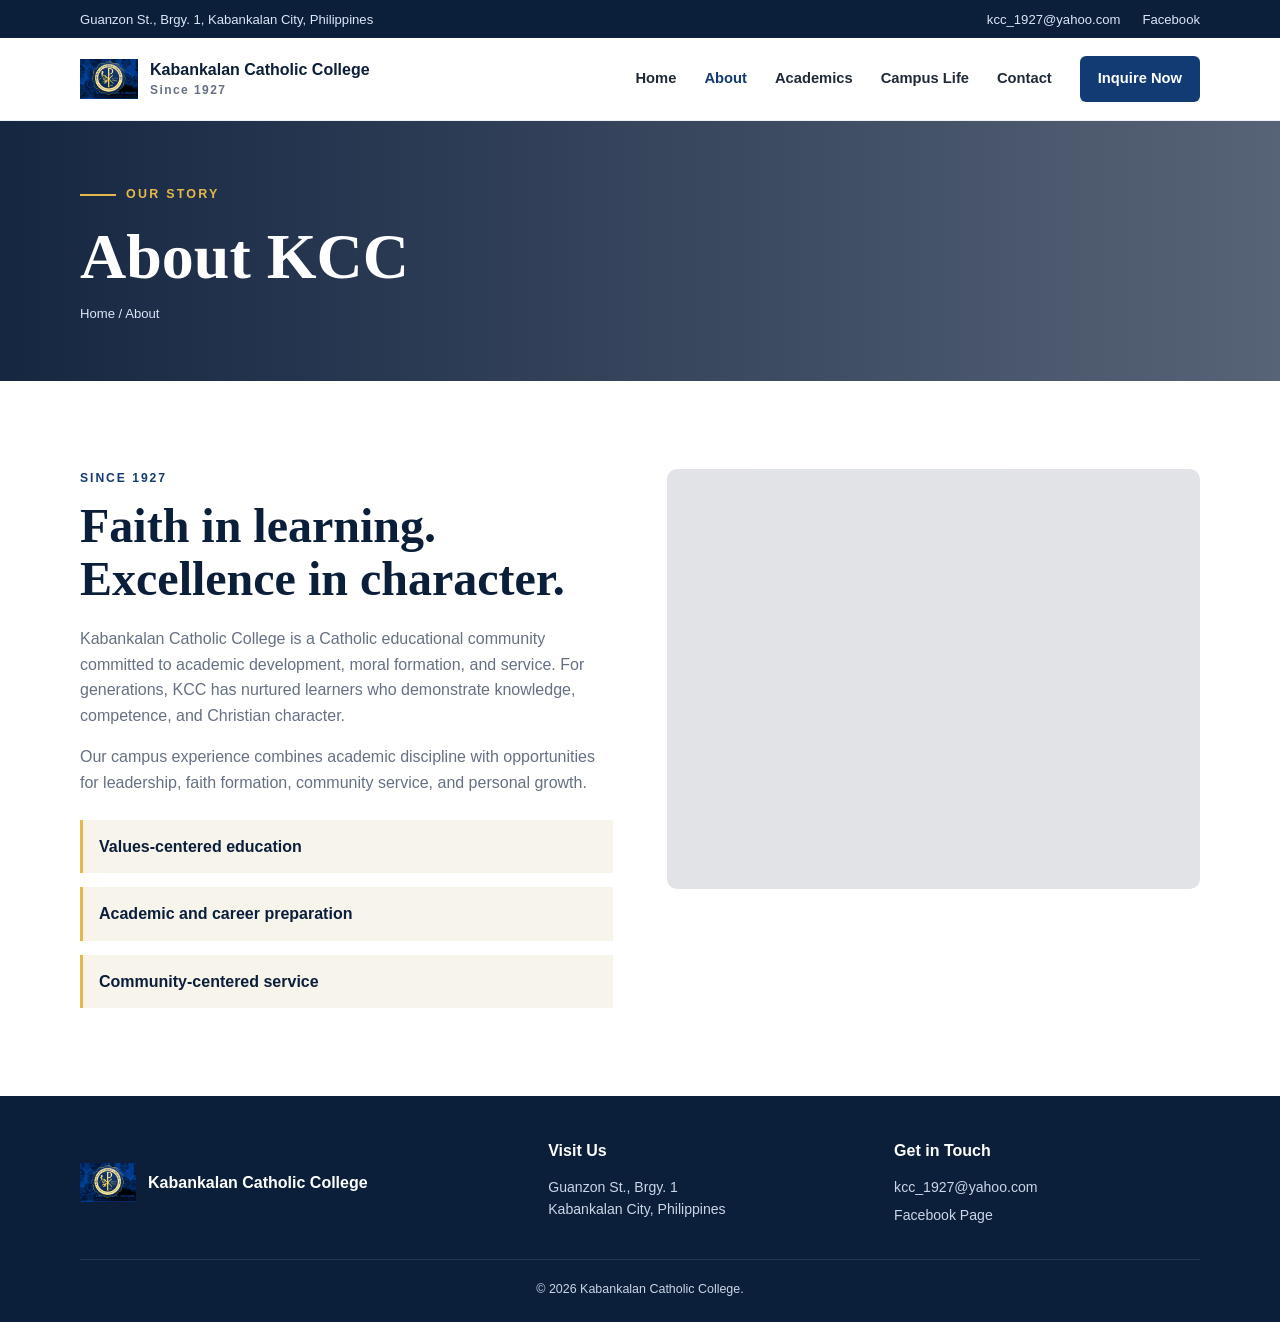
==== about.html @ 66a66829 "adding logo" ====
<!DOCTYPE html>
<html lang="en">
<head>
  <meta charset="UTF-8">
  <meta name="viewport" content="width=device-width, initial-scale=1.0">
  <title>About | Kabankalan Catholic College</title>
  <link rel="stylesheet" href="assets/style.css">
</head>
<body>
  <div class="topbar"><div class="container"><span>Guanzon St., Brgy. 1, Kabankalan City, Philippines</span><div class="topbar-links"><a href="mailto:kcc_1927@yahoo.com">kcc_1927@yahoo.com</a><a href="https://www.facebook.com/share/1AAuuP4sMT/" target="_blank" rel="noopener">Facebook</a></div></div></div>
  <header class="navbar"><div class="container nav-inner"><a class="brand" href="index.html"><img src="assets/kcc-logo.png" alt="KCC seal"><div>Kabankalan Catholic College<span>Since 1927</span></div></a><button class="menu-btn" type="button" aria-label="Toggle navigation" aria-expanded="false">&#9776;</button><nav class="nav-links"><a href="index.html">Home</a><a class="active" href="about.html">About</a><a href="courses.html">Academics</a><a href="events.html">Campus Life</a><a href="contact.html">Contact</a><a class="apply-btn" href="contact.html">Inquire Now</a></nav></div></header>
  <main>
    <section class="page-hero"><div class="container"><div class="eyebrow">Our Story</div><h1>About KCC</h1><div class="breadcrumb">Home / About</div></div></section>
    <section class="content-section"><div class="container content-grid">
      <div><div class="section-kicker">Since 1927</div><h2>Faith in learning. Excellence in character.</h2><p>Kabankalan Catholic College is a Catholic educational community committed to academic development, moral formation, and service. For generations, KCC has nurtured learners who demonstrate knowledge, competence, and Christian character.</p><p>Our campus experience combines academic discipline with opportunities for leadership, faith formation, community service, and personal growth.</p><ul class="feature-list"><li>Values-centered education</li><li>Academic and career preparation</li><li>Community-centered service</li></ul></div>
      <div class="image-panel" role="img" aria-label="Students learning together on campus"></div>
    </div></section>
  </main>
  <footer class="footer"><div class="container"><div class="footer-grid"><div class="footer-brand"><img src="assets/kcc-logo.png" alt=""><span>Kabankalan Catholic College</span></div><div><h4>Visit Us</h4><p>Guanzon St., Brgy. 1<br>Kabankalan City, Philippines</p></div><div><h4>Get in Touch</h4><div class="footer-links"><a href="mailto:kcc_1927@yahoo.com">kcc_1927@yahoo.com</a><a href="https://www.facebook.com/share/1AAuuP4sMT/" target="_blank" rel="noopener">Facebook Page</a></div></div></div><div class="copyright">&copy; 2026 Kabankalan Catholic College.</div></div></footer>
  <script>const m=document.querySelector(".menu-btn"),n=document.querySelector(".nav-links");m.addEventListener("click",()=>{const o=n.classList.toggle("open");m.setAttribute("aria-expanded",String(o))});</script>
</body>
</html>
---- assets/style.css ----
:root {
  --navy: #0b1e3a;
  --blue: #123b73;
  --gold: #e5b84b;
  --cream: #f7f4ec;
  --white: #ffffff;
  --text: #1f2a37;
  --muted: #667085;
}

* {
  box-sizing: border-box;
  margin: 0;
  padding: 0;
}

html {
  scroll-behavior: smooth;
}

body {
  font-family: "Segoe UI", Arial, sans-serif;
  color: var(--text);
  background: var(--white);
  line-height: 1.6;
}

a {
  color: inherit;
  text-decoration: none;
}

.container {
  width: min(1120px, calc(100% - 40px));
  margin: 0 auto;
}

.topbar {
  background: var(--navy);
  color: #dce7f7;
  font-size: 0.82rem;
}

.topbar .container {
  display: flex;
  justify-content: space-between;
  align-items: center;
  min-height: 38px;
}

.topbar-links {
  display: flex;
  gap: 22px;
}

.navbar {
  position: sticky;
  top: 0;
  z-index: 20;
  background: rgba(255, 255, 255, 0.96);
  border-bottom: 1px solid #edf0f4;
  backdrop-filter: blur(12px);
}

.nav-inner {
  display: flex;
  align-items: center;
  justify-content: space-between;
  min-height: 82px;
}

.brand {
  display: flex;
  align-items: center;
  gap: 12px;
  color: var(--navy);
  font-weight: 800;
  line-height: 1.05;
}

.brand img {
  width: 58px;
  height: 58px;
  object-fit: contain;
}

.brand span {
  display: block;
  font-size: 0.75rem;
  letter-spacing: 0.12em;
  color: var(--muted);
  margin-top: 5px;
  font-weight: 700;
}

.nav-links {
  display: flex;
  align-items: center;
  gap: 28px;
  font-size: 0.92rem;
  font-weight: 700;
}

.nav-links a {
  transition: color 0.2s ease;
}

.nav-links a:hover,
.nav-links a.active {
  color: var(--blue);
}

.nav-links .apply-btn {
  padding: 11px 18px;
  border-radius: 6px;
  color: var(--white);
  background: var(--blue);
}

.menu-btn {
  display: none;
  border: 0;
  background: transparent;
  color: var(--navy);
  font-size: 1.7rem;
  cursor: pointer;
}

.hero {
  min-height: 620px;
  display: flex;
  align-items: center;
  position: relative;
  overflow: hidden;
  color: var(--white);
  background:
    linear-gradient(90deg, rgba(7, 25, 54, 0.94) 0%, rgba(7, 25, 54, 0.78) 50%, rgba(7, 25, 54, 0.32) 100%),
    url("https://images.unsplash.com/photo-1523050854058-8df90110c9f1?auto=format&fit=crop&w=1800&q=85") center/cover;
}

.hero::after {
  content: "";
  position: absolute;
  right: 7%;
  bottom: -80px;
  width: 240px;
  height: 240px;
  border: 1px solid rgba(229, 184, 75, 0.5);
  border-radius: 50%;
  box-shadow: 0 0 0 38px rgba(229, 184, 75, 0.08), 0 0 0 76px rgba(229, 184, 75, 0.04);
}

.hero-content {
  position: relative;
  z-index: 2;
  max-width: 680px;
  padding: 80px 0;
}

.eyebrow {
  display: inline-flex;
  align-items: center;
  gap: 10px;
  margin-bottom: 18px;
  color: var(--gold);
  font-size: 0.78rem;
  font-weight: 800;
  letter-spacing: 0.18em;
  text-transform: uppercase;
}

.eyebrow::before {
  content: "";
  width: 36px;
  height: 2px;
  background: var(--gold);
}

.hero h1 {
  max-width: 650px;
  font-family: Georgia, "Times New Roman", serif;
  font-size: clamp(3rem, 6vw, 5.4rem);
  line-height: 0.98;
  letter-spacing: -0.04em;
  margin-bottom: 24px;
}

.hero p {
  max-width: 570px;
  color: #dfe7f3;
  font-size: 1.08rem;
  margin-bottom: 32px;
}

.hero-actions {
  display: flex;
  gap: 14px;
  flex-wrap: wrap;
}

.button {
  display: inline-flex;
  align-items: center;
  justify-content: center;
  min-height: 48px;
  padding: 0 22px;
  border: 1px solid transparent;
  border-radius: 5px;
  font-weight: 800;
  transition: transform 0.2s ease, background 0.2s ease;
}

.button:hover {
  transform: translateY(-2px);
}

.button-gold {
  color: var(--navy);
  background: var(--gold);
}

.button-outline {
  color: var(--white);
  border-color: rgba(255, 255, 255, 0.55);
}

.stats {
  background: var(--white);
  border-bottom: 1px solid #edf0f4;
}

.stats-grid {
  display: grid;
  grid-template-columns: repeat(4, 1fr);
  min-height: 130px;
}

.stat {
  display: flex;
  flex-direction: column;
  justify-content: center;
  align-items: center;
  border-right: 1px solid #edf0f4;
  text-align: center;
}

.stat:first-child {
  border-left: 1px solid #edf0f4;
}

.stat strong {
  color: var(--blue);
  font-family: Georgia, serif;
  font-size: 2.15rem;
  line-height: 1;
}

.stat span {
  color: var(--muted);
  font-size: 0.78rem;
  letter-spacing: 0.08em;
  text-transform: uppercase;
  margin-top: 8px;
}

.welcome {
  padding: 100px 0;
  background: var(--cream);
}

.welcome-grid {
  display: grid;
  grid-template-columns: 0.9fr 1.1fr;
  gap: 70px;
  align-items: center;
}

.welcome-logo {
  display: grid;
  place-items: center;
  min-height: 410px;
  border-radius: 12px;
  background:
    radial-gradient(circle, rgba(229, 184, 75, 0.16), transparent 58%),
    var(--navy);
}

.welcome-logo img {
  width: 280px;
  max-width: 75%;
  filter: drop-shadow(0 18px 24px rgba(0, 0, 0, 0.25));
}

.section-kicker {
  color: var(--blue);
  font-size: 0.76rem;
  font-weight: 800;
  letter-spacing: 0.16em;
  text-transform: uppercase;
  margin-bottom: 12px;
}

.welcome h2,
.programs h2,
.cta h2 {
  color: var(--navy);
  font-family: Georgia, "Times New Roman", serif;
  font-size: clamp(2.2rem, 4vw, 3.5rem);
  line-height: 1.08;
  margin-bottom: 22px;
}

.welcome-copy {
  color: var(--muted);
  margin-bottom: 26px;
}

.button-blue {
  color: var(--white);
  background: var(--blue);
}

.programs {
  padding: 95px 0;
}

.program-heading {
  max-width: 650px;
  margin-bottom: 42px;
}

.program-grid {
  display: grid;
  grid-template-columns: repeat(3, 1fr);
  gap: 22px;
}

.program-card {
  min-height: 300px;
  padding: 34px;
  border: 1px solid #e7ebf1;
  border-radius: 8px;
  background: var(--white);
  transition: border 0.2s ease, transform 0.2s ease, box-shadow 0.2s ease;
}

.program-card:hover {
  transform: translateY(-6px);
  border-color: #c9d3e2;
  box-shadow: 0 18px 40px rgba(11, 30, 58, 0.09);
}

.card-number {
  color: var(--gold);
  font-family: Georgia, serif;
  font-size: 2.2rem;
  font-weight: 800;
}

.program-card h3 {
  color: var(--navy);
  font-size: 1.25rem;
  margin: 28px 0 10px;
}

.program-card p {
  color: var(--muted);
  font-size: 0.94rem;
}

.cta {
  color: var(--white);
  background: var(--blue);
}

.cta-inner {
  display: flex;
  align-items: center;
  justify-content: space-between;
  gap: 30px;
  min-height: 220px;
}

.cta h2 {
  color: var(--white);
  margin: 0;
  max-width: 650px;
}

.footer {
  color: #cbd6e6;
  background: var(--navy);
  padding: 42px 0 22px;
}

.footer-grid {
  display: grid;
  grid-template-columns: 1.4fr 1fr 1fr;
  gap: 40px;
  padding-bottom: 32px;
}

.footer-brand {
  display: flex;
  align-items: center;
  gap: 12px;
  color: var(--white);
  font-weight: 800;
}

.footer-brand img {
  width: 56px;
  height: 56px;
  object-fit: contain;
}

.footer h4 {
  color: var(--white);
  margin-bottom: 12px;
}

.footer p,
.footer a {
  font-size: 0.88rem;
}

.footer-links {
  display: flex;
  flex-direction: column;
  gap: 6px;
}

.copyright {
  border-top: 1px solid rgba(255, 255, 255, 0.1);
  padding-top: 20px;
  text-align: center;
  font-size: 0.78rem;
}

@media (max-width: 820px) {
  .topbar {
    display: none;
  }

  .nav-inner {
    min-height: 72px;
  }

  .brand img {
    width: 48px;
    height: 48px;
  }

  .menu-btn {
    display: block;
  }

  .nav-links {
    display: none;
    position: absolute;
    left: 0;
    right: 0;
    top: 72px;
    flex-direction: column;
    align-items: stretch;
    gap: 0;
    padding: 12px 20px 20px;
    background: var(--white);
    border-bottom: 1px solid #edf0f4;
  }

  .nav-links.open {
    display: flex;
  }

  .nav-links a {
    padding: 12px 0;
  }

  .nav-links .apply-btn {
    margin-top: 8px;
    text-align: center;
  }

  .hero {
    min-height: 560px;
  }

  .hero h1 {
    font-size: clamp(2.8rem, 13vw, 4.2rem);
  }

  .stats-grid,
  .welcome-grid,
  .program-grid,
  .footer-grid {
    grid-template-columns: 1fr;
  }

  .stats-grid {
    padding: 15px 0;
  }

  .stat {
    min-height: 105px;
    border-right: 0;
    border-bottom: 1px solid #edf0f4;
  }

  .stat:first-child {
    border-left: 0;
  }

  .welcome-grid {
    gap: 38px;
  }

  .welcome-logo {
    min-height: 330px;
  }

  .cta-inner {
    flex-direction: column;
    align-items: flex-start;
    justify-content: center;
    padding: 50px 0;
  }
}

@media (max-width: 480px) {
  .container {
    width: min(100% - 28px, 1120px);
  }

  .brand {
    font-size: 0.92rem;
  }

  .hero-content {
    padding: 65px 0;
  }

  .hero-actions {
    flex-direction: column;
  }

  .button {
    width: 100%;
  }

  .welcome,
  .programs {
    padding: 68px 0;
  }
}

.page-hero {
  min-height: 260px;
  display: flex;
  align-items: center;
  color: var(--white);
  background:
    linear-gradient(90deg, rgba(7, 25, 54, 0.94), rgba(7, 25, 54, 0.68)),
    url("https://images.unsplash.com/photo-1562774053-701939374585?auto=format&fit=crop&w=1600&q=80") center 42%/cover;
}

.page-hero h1 {
  font-family: Georgia, "Times New Roman", serif;
  font-size: clamp(2.5rem, 5vw, 4.2rem);
  line-height: 1.05;
}

.breadcrumb {
  color: #dce7f7;
  font-size: 0.82rem;
  margin-top: 12px;
}

.content-section {
  padding: 88px 0;
}

.content-grid {
  display: grid;
  grid-template-columns: 1fr 1fr;
  gap: 54px;
  align-items: start;
}

.content-grid h2,
.simple-card h2 {
  color: var(--navy);
  font-family: Georgia, serif;
  font-size: clamp(2rem, 4vw, 3rem);
  line-height: 1.1;
  margin-bottom: 20px;
}

.content-grid p,
.simple-card p {
  color: var(--muted);
  margin-bottom: 16px;
}

.feature-list {
  list-style: none;
  display: grid;
  gap: 14px;
  margin-top: 24px;
}

.feature-list li {
  padding: 14px 16px;
  border-left: 3px solid var(--gold);
  background: var(--cream);
  color: var(--navy);
  font-weight: 700;
}

.image-panel {
  min-height: 420px;
  border-radius: 10px;
  background:
    linear-gradient(rgba(11, 30, 58, 0.12), rgba(11, 30, 58, 0.12)),
    url("https://images.unsplash.com/photo-1523240795612-9a054b0db644?auto=format&fit=crop&w=1000&q=85") center/cover;
}

.three-grid,
.course-grid,
.event-grid,
.trainer-grid,
.price-grid {
  display: grid;
  grid-template-columns: repeat(3, 1fr);
  gap: 22px;
}

.simple-card,
.course-card,
.event-card,
.trainer-card,
.price-card {
  border: 1px solid #e7ebf1;
  border-radius: 8px;
  background: var(--white);
  overflow: hidden;
}

.simple-card {
  padding: 30px;
}

.simple-card h3,
.course-card h3,
.event-card h3,
.trainer-card h3,
.price-card h3 {
  color: var(--navy);
  margin-bottom: 10px;
}

.course-card,
.event-card,
.trainer-card,
.price-card {
  padding: 28px;
}

.card-icon {
  display: grid;
  place-items: center;
  width: 48px;
  height: 48px;
  border-radius: 50%;
  margin-bottom: 18px;
  color: var(--navy);
  background: var(--gold);
  font-weight: 800;
}

.muted {
  color: var(--muted);
}

.event-meta {
  color: var(--blue);
  font-size: 0.78rem;
  font-weight: 800;
  letter-spacing: 0.06em;
  text-transform: uppercase;
  margin-bottom: 12px;
}

.trainer-avatar {
  display: grid;
  place-items: center;
  height: 220px;
  margin: -28px -28px 24px;
  color: var(--gold);
  background: linear-gradient(135deg, var(--navy), var(--blue));
  font-family: Georgia, serif;
  font-size: 4rem;
  font-weight: 800;
}

.price {
  color: var(--blue);
  font-family: Georgia, serif;
  font-size: 2.6rem;
  font-weight: 800;
  margin: 14px 0;
}

.price small {
  color: var(--muted);
  font-family: "Segoe UI", sans-serif;
  font-size: 0.78rem;
}

.contact-grid {
  display: grid;
  grid-template-columns: 0.8fr 1.2fr;
  gap: 40px;
}

.contact-info {
  display: grid;
  gap: 18px;
}

.contact-item {
  padding: 22px;
  border: 1px solid #e7ebf1;
  border-radius: 8px;
  background: var(--cream);
}

.contact-item strong {
  display: block;
  color: var(--navy);
  margin-bottom: 5px;
}

.contact-form {
  display: grid;
  gap: 16px;
  padding: 28px;
  border: 1px solid #e7ebf1;
  border-radius: 8px;
}

.contact-form input,
.contact-form textarea {
  width: 100%;
  border: 1px solid #dfe4eb;
  border-radius: 5px;
  padding: 13px 14px;
  font: inherit;
  color: var(--text);
}

.contact-form textarea {
  min-height: 150px;
  resize: vertical;
}

.contact-form input:focus,
.contact-form textarea:focus {
  outline: 2px solid rgba(18, 59, 115, 0.16);
  border-color: var(--blue);
}

@media (max-width: 820px) {
  .content-grid,
  .contact-grid,
  .three-grid,
  .course-grid,
  .event-grid,
  .trainer-grid,
  .price-grid {
    grid-template-columns: 1fr;
  }

  .content-section,
  .page-hero {
    padding-top: 65px;
  }

  .image-panel {
    min-height: 300px;
  }
}
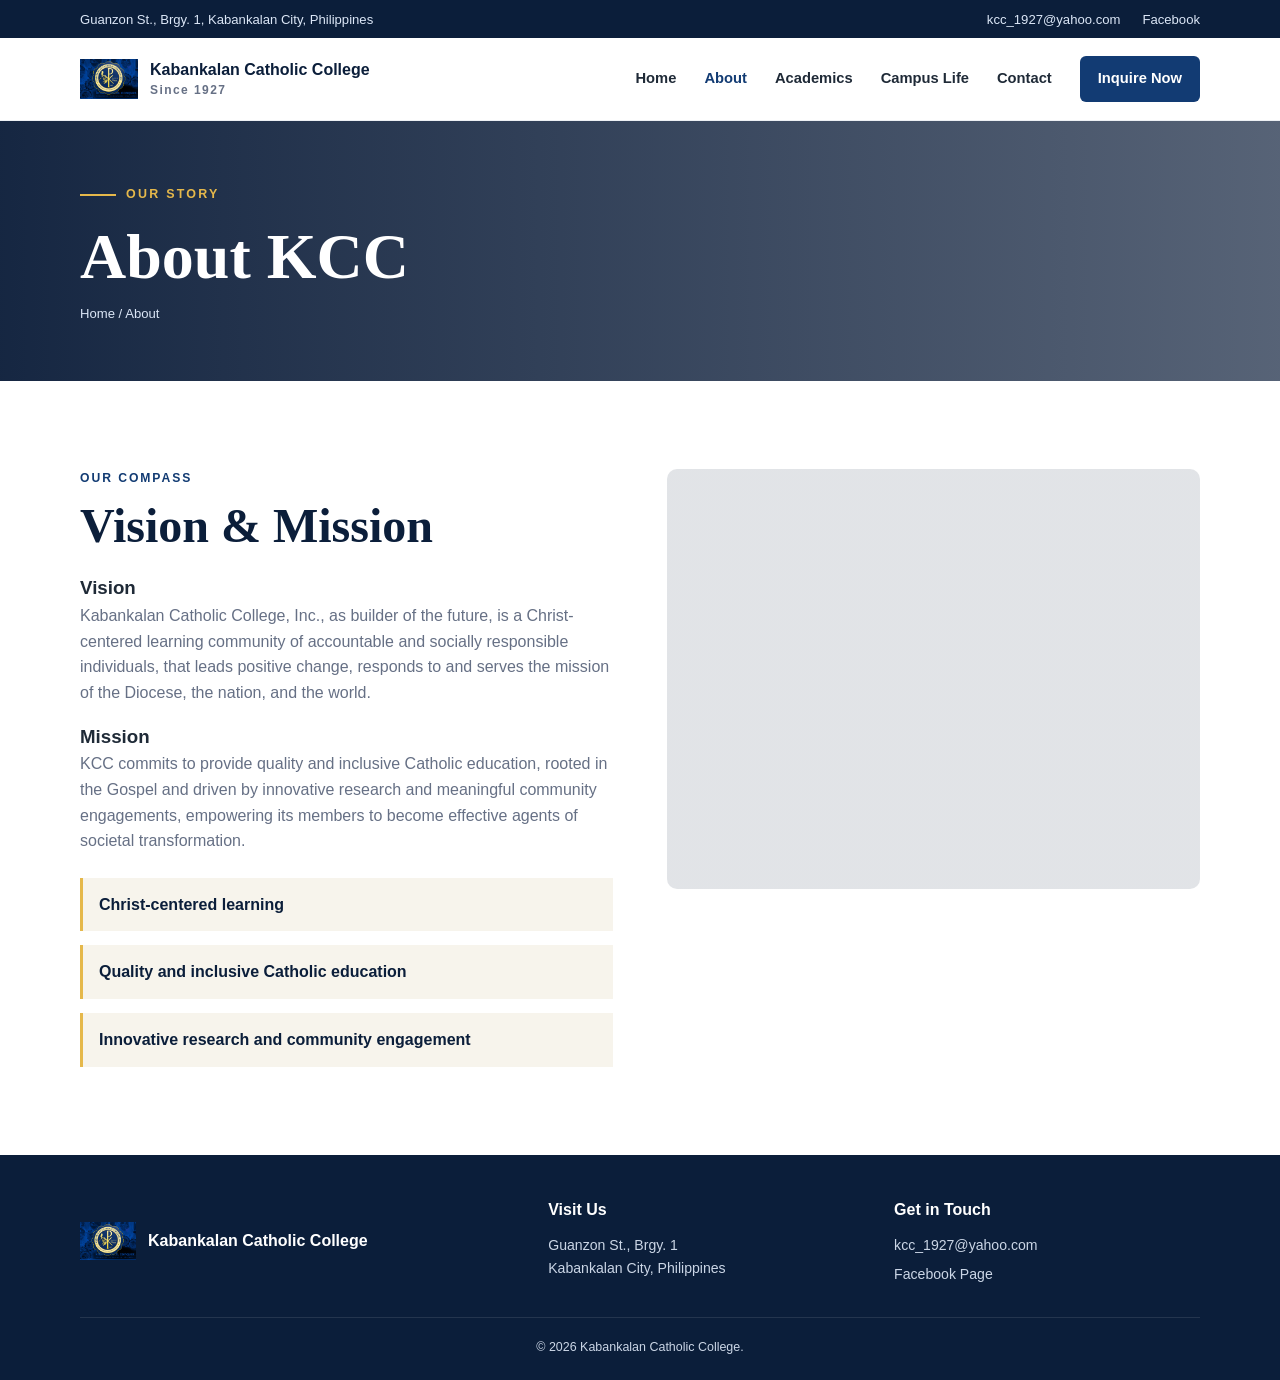
==== commit ed3c4d9c: "adding mission & vision" ====
--- a/about.html
+++ b/about.html
@@ -12,7 +12,7 @@
   <main>
     <section class="page-hero"><div class="container"><div class="eyebrow">Our Story</div><h1>About KCC</h1><div class="breadcrumb">Home / About</div></div></section>
     <section class="content-section"><div class="container content-grid">
-      <div><div class="section-kicker">Since 1927</div><h2>Faith in learning. Excellence in character.</h2><p>Kabankalan Catholic College is a Catholic educational community committed to academic development, moral formation, and service. For generations, KCC has nurtured learners who demonstrate knowledge, competence, and Christian character.</p><p>Our campus experience combines academic discipline with opportunities for leadership, faith formation, community service, and personal growth.</p><ul class="feature-list"><li>Values-centered education</li><li>Academic and career preparation</li><li>Community-centered service</li></ul></div>
+      <div><div class="section-kicker">Our Compass</div><h2>Vision &amp; Mission</h2><h3>Vision</h3><p>Kabankalan Catholic College, Inc., as builder of the future, is a Christ-centered learning community of accountable and socially responsible individuals, that leads positive change, responds to and serves the mission of the Diocese, the nation, and the world.</p><h3>Mission</h3><p>KCC commits to provide quality and inclusive Catholic education, rooted in the Gospel and driven by innovative research and meaningful community engagements, empowering its members to become effective agents of societal transformation.</p><ul class="feature-list"><li>Christ-centered learning</li><li>Quality and inclusive Catholic education</li><li>Innovative research and community engagement</li></ul></div>
       <div class="image-panel" role="img" aria-label="Students learning together on campus"></div>
     </div></section>
   </main>
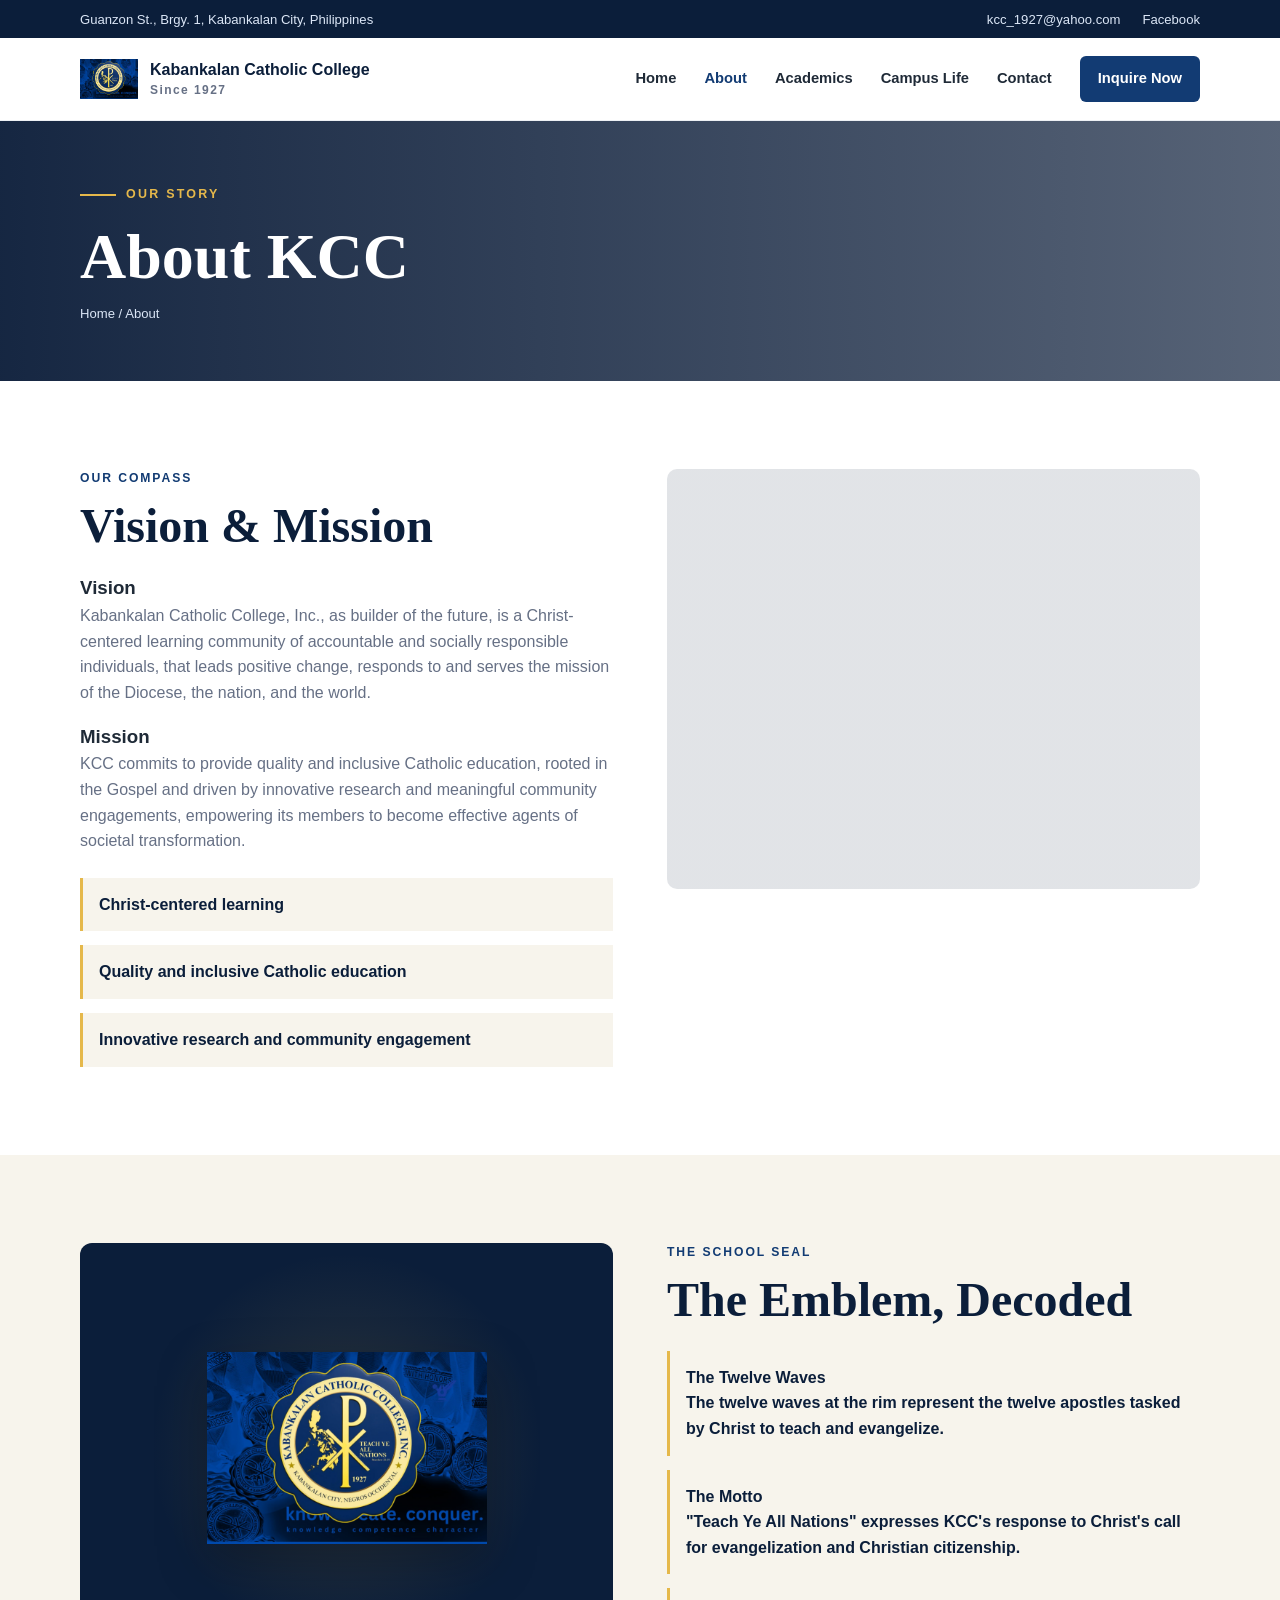
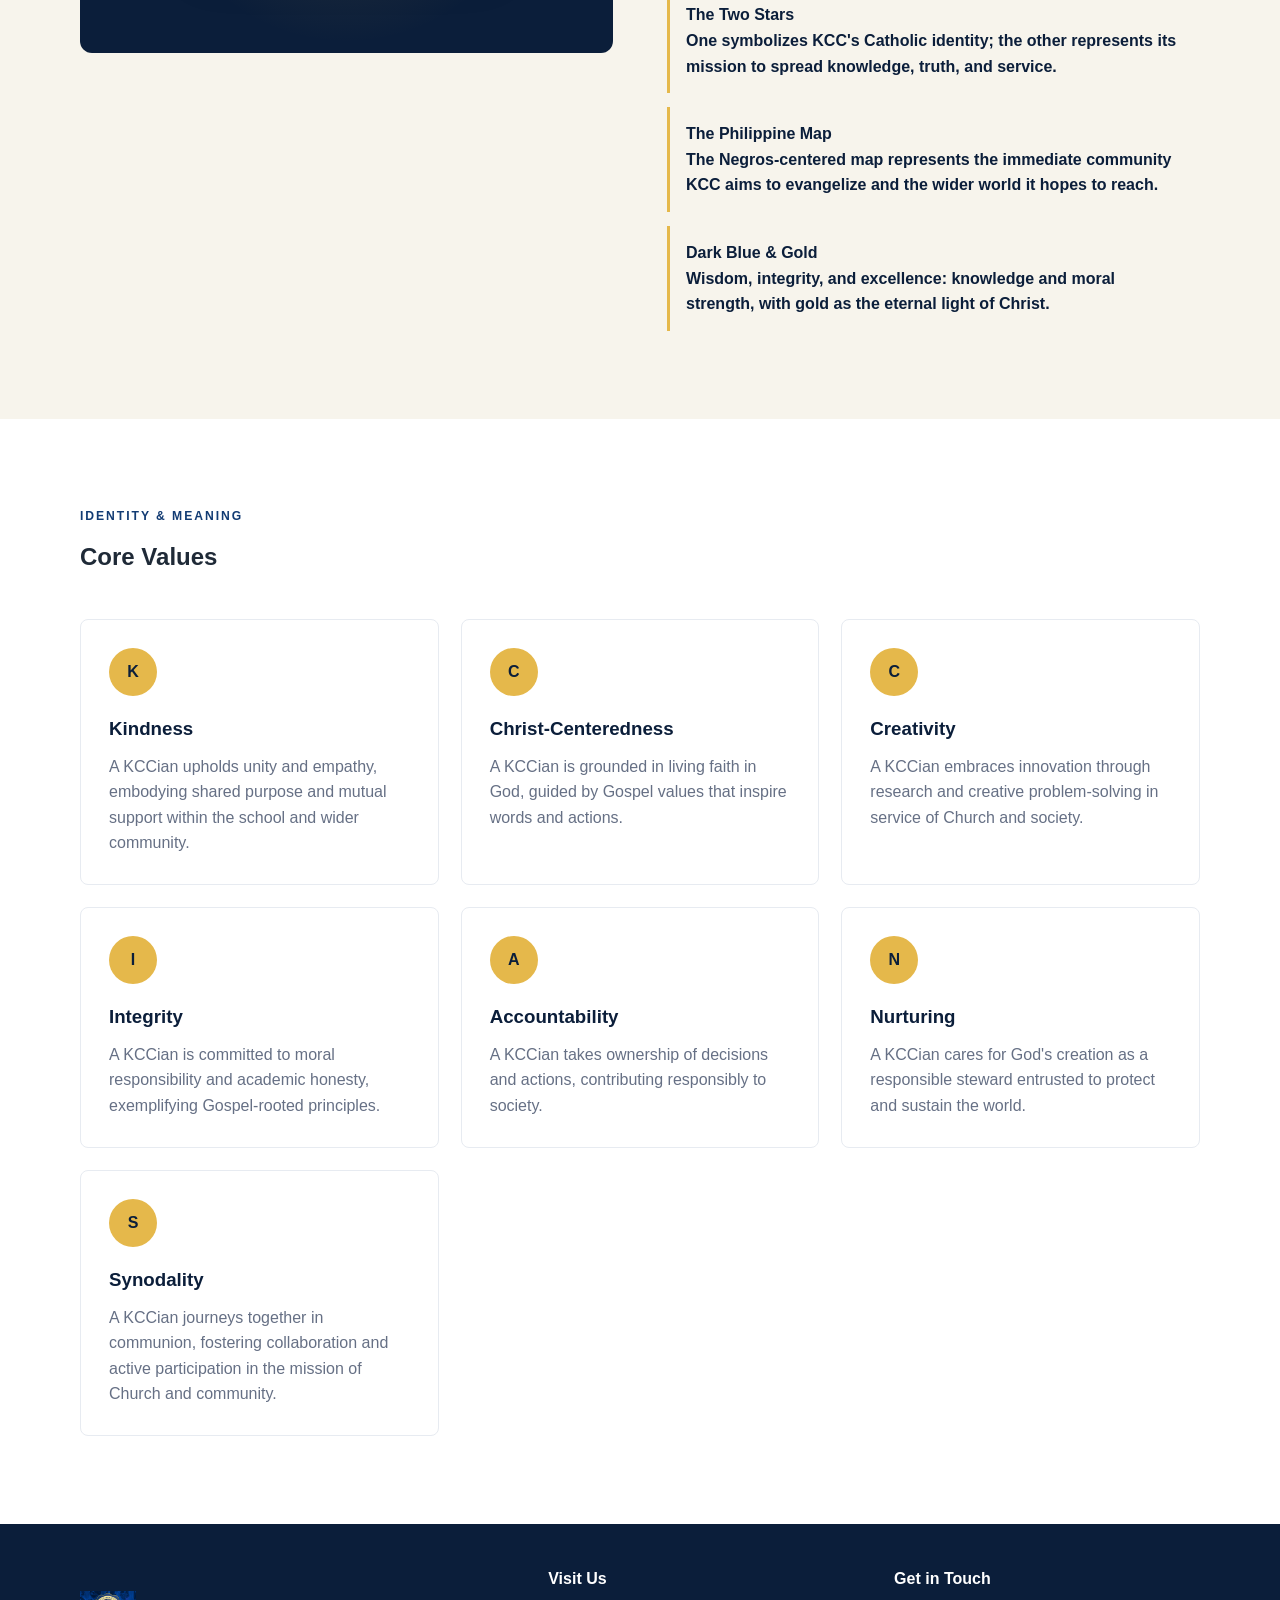
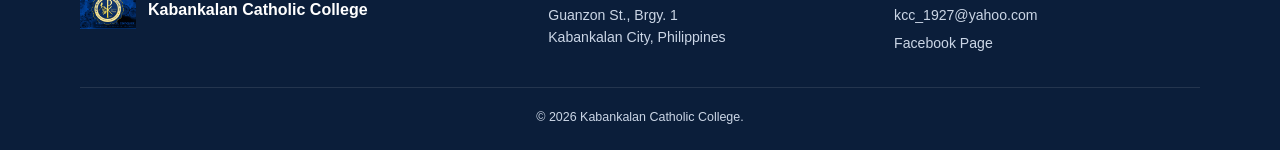
==== commit 13d62973: "adding core values" ====
--- a/about.html
+++ b/about.html
@@ -15,6 +15,36 @@
       <div><div class="section-kicker">Our Compass</div><h2>Vision &amp; Mission</h2><h3>Vision</h3><p>Kabankalan Catholic College, Inc., as builder of the future, is a Christ-centered learning community of accountable and socially responsible individuals, that leads positive change, responds to and serves the mission of the Diocese, the nation, and the world.</p><h3>Mission</h3><p>KCC commits to provide quality and inclusive Catholic education, rooted in the Gospel and driven by innovative research and meaningful community engagements, empowering its members to become effective agents of societal transformation.</p><ul class="feature-list"><li>Christ-centered learning</li><li>Quality and inclusive Catholic education</li><li>Innovative research and community engagement</li></ul></div>
       <div class="image-panel" role="img" aria-label="Students learning together on campus"></div>
     </div></section>
+    <section class="content-section" style="background:#f7f4ec">
+      <div class="container content-grid">
+        <div class="welcome-logo"><img src="assets/kcc-logo.png" alt="Kabankalan Catholic College official seal"></div>
+        <div>
+          <div class="section-kicker">The School Seal</div>
+          <h2>The Emblem, Decoded</h2>
+          <ol class="feature-list">
+            <li><strong>The Twelve Waves</strong><br>The twelve waves at the rim represent the twelve apostles tasked by Christ to teach and evangelize.</li>
+            <li><strong>The Motto</strong><br>"Teach Ye All Nations" expresses KCC's response to Christ's call for evangelization and Christian citizenship.</li>
+            <li><strong>The Two Stars</strong><br>One symbolizes KCC's Catholic identity; the other represents its mission to spread knowledge, truth, and service.</li>
+            <li><strong>The Philippine Map</strong><br>The Negros-centered map represents the immediate community KCC aims to evangelize and the wider world it hopes to reach.</li>
+            <li><strong>Dark Blue &amp; Gold</strong><br>Wisdom, integrity, and excellence: knowledge and moral strength, with gold as the eternal light of Christ.</li>
+          </ol>
+        </div>
+      </div>
+    </section>
+    <section class="content-section">
+      <div class="container">
+        <div class="program-heading"><div class="section-kicker">Identity &amp; Meaning</div><h2>Core Values</h2></div>
+        <div class="course-grid">
+          <article class="course-card"><div class="card-icon">K</div><h3>Kindness</h3><p class="muted">A KCCian upholds unity and empathy, embodying shared purpose and mutual support within the school and wider community.</p></article>
+          <article class="course-card"><div class="card-icon">C</div><h3>Christ-Centeredness</h3><p class="muted">A KCCian is grounded in living faith in God, guided by Gospel values that inspire words and actions.</p></article>
+          <article class="course-card"><div class="card-icon">C</div><h3>Creativity</h3><p class="muted">A KCCian embraces innovation through research and creative problem-solving in service of Church and society.</p></article>
+          <article class="course-card"><div class="card-icon">I</div><h3>Integrity</h3><p class="muted">A KCCian is committed to moral responsibility and academic honesty, exemplifying Gospel-rooted principles.</p></article>
+          <article class="course-card"><div class="card-icon">A</div><h3>Accountability</h3><p class="muted">A KCCian takes ownership of decisions and actions, contributing responsibly to society.</p></article>
+          <article class="course-card"><div class="card-icon">N</div><h3>Nurturing</h3><p class="muted">A KCCian cares for God's creation as a responsible steward entrusted to protect and sustain the world.</p></article>
+          <article class="course-card"><div class="card-icon">S</div><h3>Synodality</h3><p class="muted">A KCCian journeys together in communion, fostering collaboration and active participation in the mission of Church and community.</p></article>
+        </div>
+      </div>
+    </section>
   </main>
   <footer class="footer"><div class="container"><div class="footer-grid"><div class="footer-brand"><img src="assets/kcc-logo.png" alt=""><span>Kabankalan Catholic College</span></div><div><h4>Visit Us</h4><p>Guanzon St., Brgy. 1<br>Kabankalan City, Philippines</p></div><div><h4>Get in Touch</h4><div class="footer-links"><a href="mailto:kcc_1927@yahoo.com">kcc_1927@yahoo.com</a><a href="https://www.facebook.com/share/1AAuuP4sMT/" target="_blank" rel="noopener">Facebook Page</a></div></div></div><div class="copyright">&copy; 2026 Kabankalan Catholic College.</div></div></footer>
   <script>const m=document.querySelector(".menu-btn"),n=document.querySelector(".nav-links");m.addEventListener("click",()=>{const o=n.classList.toggle("open");m.setAttribute("aria-expanded",String(o))});</script>
